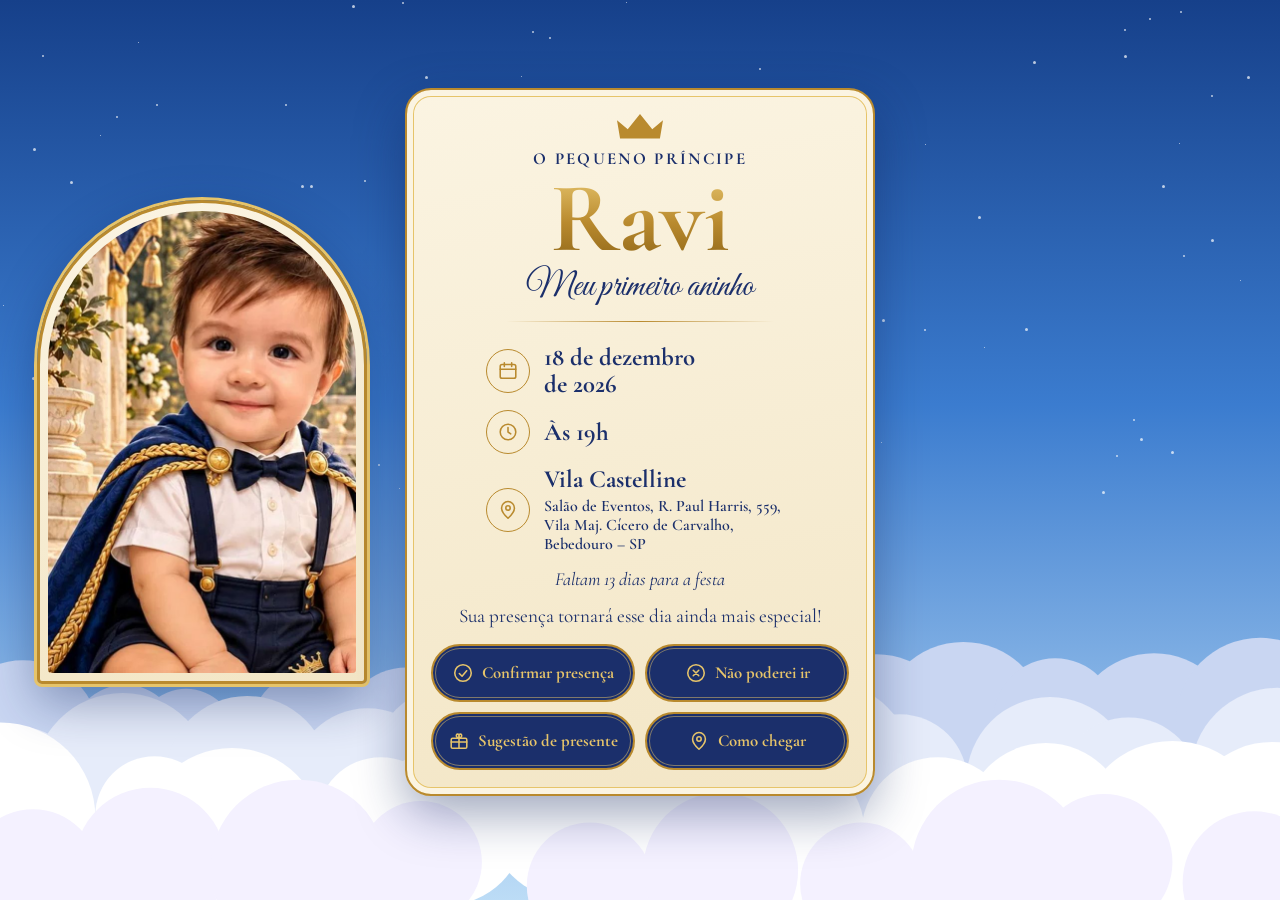
==== index.html @ bc2f1a99 "Move site para a raiz" ====
<!doctype html>
<html lang="pt-BR">
<head>
<meta charset="utf-8">
<meta name="viewport" content="width=device-width, initial-scale=1, viewport-fit=cover">
<title>Ravi faz 1 aninho – Convite</title>
<link rel="preconnect" href="https://fonts.googleapis.com">
<link href="https://fonts.googleapis.com/css2?family=Cormorant+Garamond:wght@500;600;700&family=Great+Vibes&display=swap" rel="stylesheet">
<link rel="stylesheet" href="css/style.css">
</head>
<body>
<div class="stage" aria-hidden="true">
  <div id="stars"></div>
  <div class="castle">
    <svg viewBox="0 -90 600 400" xmlns="http://www.w3.org/2000/svg">
      <path d="M40 310Q300 225 560 310Z" fill="#78a868"/>
      <line x1="120" y1="212" x2="480" y2="212" stroke="#fbfbf7" stroke-width="10" stroke-dasharray="11 7"/>
      <rect x="120" y="217" width="360" height="75" fill="#fbfbf7"/>
      <rect x="120" y="217" width="360" height="75" fill="#d9e1f1" opacity=".35"/>
      <!-- torres laterais -->
      <rect x="150" y="165" width="32" height="130" fill="#fbfbf7"/><rect x="172" y="165" width="10" height="130" fill="#d9e1f1"/>
      <rect x="418" y="165" width="32" height="130" fill="#fbfbf7"/><rect x="440" y="165" width="10" height="130" fill="#d9e1f1"/>
      <polygon points="144,167 166,100 188,167" fill="#1f3a8a"/><polygon points="166,100 188,167 166,167" fill="#15296b"/>
      <polygon points="412,167 434,100 456,167" fill="#1f3a8a"/><polygon points="434,100 456,167 434,167" fill="#15296b"/>
      <rect x="205" y="120" width="40" height="175" fill="#fbfbf7"/><rect x="235" y="120" width="10" height="175" fill="#d9e1f1"/>
      <rect x="355" y="120" width="40" height="175" fill="#fbfbf7"/><rect x="385" y="120" width="10" height="175" fill="#d9e1f1"/>
      <polygon points="198,122 225,40 252,122" fill="#1f3a8a"/><polygon points="225,40 252,122 225,122" fill="#15296b"/>
      <polygon points="348,122 375,40 402,122" fill="#1f3a8a"/><polygon points="375,40 402,122 375,122" fill="#15296b"/>
      <!-- corpo central -->
      <rect x="240" y="165" width="120" height="130" fill="#fbfbf7"/><rect x="340" y="165" width="20" height="130" fill="#d9e1f1"/>
      <polygon points="232,168 300,118 368,168" fill="#1f3a8a" stroke="#e6c46a" stroke-width="3" stroke-linejoin="round"/>
      <rect x="245" y="95" width="18" height="75" fill="#fbfbf7"/><rect x="337" y="95" width="18" height="75" fill="#fbfbf7"/><rect x="347" y="95" width="8" height="75" fill="#d9e1f1"/>
      <polygon points="241,97 254,64 267,97" fill="#1f3a8a"/><polygon points="333,97 346,64 359,97" fill="#1f3a8a"/>
      <!-- torre principal -->
      <rect x="268" y="55" width="64" height="240" fill="#fbfbf7"/><rect x="318" y="55" width="14" height="240" fill="#d9e1f1"/>
      <polygon points="258,58 300,-48 342,58" fill="#1f3a8a"/><polygon points="300,-48 342,58 300,58" fill="#15296b"/>
      <path d="M270 20Q300 30 330 20M264 38Q300 50 336 38" stroke="#e6c46a" stroke-width="2.5" fill="none"/>
      <rect x="256" y="55" width="88" height="7" rx="3" fill="#e6c46a"/>
      <!-- janelas -->
      <g fill="#1b2f6b" stroke="#e6c46a" stroke-width="2">
        <rect x="295" y="78" width="10" height="20" rx="5"/><rect x="295" y="115" width="10" height="20" rx="5"/>
        <circle cx="300" cy="185" r="12"/>
        <rect x="251" y="190" width="9" height="18" rx="4.5"/><rect x="341" y="190" width="9" height="18" rx="4.5"/>
        <rect x="221" y="150" width="8" height="16" rx="4"/><rect x="221" y="205" width="8" height="16" rx="4"/>
        <rect x="371" y="150" width="8" height="16" rx="4"/><rect x="371" y="205" width="8" height="16" rx="4"/>
        <rect x="162" y="190" width="8" height="16" rx="4"/><rect x="430" y="190" width="8" height="16" rx="4"/>
      </g>
      <path d="M282 292V258a18 18 0 0 1 36 0V292Z" fill="#1b2f6b" stroke="#e6c46a" stroke-width="3"/>
      <g fill="#e8edf7"><rect x="268" y="292" width="64" height="7"/><rect x="262" y="299" width="76" height="7"/><rect x="256" y="306" width="88" height="7"/></g>
      <!-- bandeiras -->
      <g stroke="#e6c46a" stroke-width="2.5"><path d="M300 -48V-76M225 40V16M375 40V16M166 100V78M434 100V78"/></g>
      <g fill="#e6c46a">
        <polygon class="flag" points="300,-76 328,-67 300,-58"/>
        <polygon class="flag" points="225,16 247,23 225,30"/>
        <polygon class="flag" points="375,16 397,23 375,30"/>
        <polygon class="flag" points="166,78 184,84 166,90"/>
        <polygon class="flag" points="434,78 452,84 434,90"/>
      </g>
    </svg>
  </div>
  <svg class="clouds" id="clouds" viewBox="0 0 1440 300" preserveAspectRatio="xMidYMax slice"></svg>
</div>

<main>
  <div class="photo"><img alt="Ravi vestido de pequeno príncipe, com capa azul e detalhes dourados" src="img/ravi.jpg"></div>

  <section class="card" id="convite" aria-label="Convite">
    <div class="view" id="v-convite">
      <svg class="crown" viewBox="0 0 60 36" fill="#b98a2e" aria-hidden="true"><path d="M4 32 0 8l14 12L30 0l16 20L60 8l-4 24Z"/></svg>
      <p class="eyebrow">O PEQUENO PRÍNCIPE</p>
      <h1 class="name">Ravi</h1>
      <p class="script">Meu primeiro aninho</p>
      <div class="rule"></div>
      <ul class="info">
        <li><span class="ic"><svg viewBox="0 0 24 24"><rect x="3.5" y="5" width="17" height="15" rx="2"/><path d="M3.5 10h17M8 3v4M16 3v4"/></svg></span>18 de dezembro<br>de 2026</li>
        <li><span class="ic"><svg viewBox="0 0 24 24"><circle cx="12" cy="12" r="8.5"/><path d="M12 7v5l3 2"/></svg></span>Às 19h</li>
        <li><span class="ic"><svg viewBox="0 0 24 24"><path d="M12 21s-7-6.2-7-11.2A7 7 0 0 1 19 9.8C19 14.8 12 21 12 21Z"/><circle cx="12" cy="9.8" r="2.4"/></svg></span><span>Vila Castelline<small>Salão de Eventos, R. Paul Harris, 559, Vila Maj. Cícero de Carvalho, Bebedouro – SP</small></span></li>
      </ul>
      <p class="count" id="count"></p>
      <p class="note">Sua presença tornará esse dia ainda mais especial!</p>
      <div class="grid">
        <button class="btn" type="button" data-rsvp="yes"><svg viewBox="0 0 24 24"><circle cx="12" cy="12" r="9"/><path d="m8 12.5 3 3 5-6"/></svg>Confirmar presença</button>
        <button class="btn" type="button" data-rsvp="no"><svg viewBox="0 0 24 24"><circle cx="12" cy="12" r="9"/><path d="m9 9 6 6M15 9l-6 6"/></svg>Não poderei ir</button>
        <a class="btn" href="#presente"><svg viewBox="0 0 24 24"><rect x="3.5" y="9" width="17" height="11" rx="1.5"/><path d="M12 9v11M3.5 13h17M12 9C9 9 8 4.5 10.5 4.5S12 9 12 9Zm0 0c3 0 4-4.5 1.5-4.5S12 9 12 9Z"/></svg>Sugestão de presente</a>
        <a class="btn" href="https://www.google.com/maps/search/?api=1&amp;query=Vila%20Castelline%20Sal%C3%A3o%20de%20Eventos%20R.%20Paul%20Harris%2C%20559%20-%20Vila%20Maj.%20Cicero%20de%20Carvalho%2C%20Bebedouro%20-%20SP%2C%2014702-016%2C%20Brazil" target="_blank" rel="noopener"><svg viewBox="0 0 24 24"><path d="M12 21s-7-6.2-7-11.2A7 7 0 0 1 19 9.8C19 14.8 12 21 12 21Z"/><circle cx="12" cy="9.8" r="2.4"/></svg>Como chegar</a>
      </div>
    </div>

    <div class="view" id="v-presente" hidden>
      <p class="eyebrow">SUGESTÃO DE PRESENTE</p>
      <h2 class="script" style="font-size:2.6rem;margin-top:6px">Para o pequeno príncipe</h2>
      <div class="rule"></div>
      <ul class="gifts">
        <li><b>Roupinhas</b>Tamanhos de 12 a 18 meses.</li>
        <li><b>Fraldas</b>Tamanhos G e XG.</li>
        <li><b>Livros</b>Livros de pano ou cartonados, com histórias para ler junto.</li>
        <li><b>Brinquedos</b>De encaixe, empilhar e explorar.</li>
        <li><b>Uma lembrança</b>Um cartão ou mimo feito com carinho também é muito bem-vindo.</li>
      </ul>
      <a class="btn" href="#convite" style="width:100%">Voltar ao convite</a>
    </div>
  </section>
</main>

<dialog id="dlg" aria-labelledby="dt">
  <h2 id="dt"></h2>
  <p id="dp"></p>
  <label for="nm">Seu nome</label>
  <input id="nm" type="text" autocomplete="name" placeholder="Nome e sobrenome">
  <div id="gw"><label for="gs">Quantas pessoas vão com você?</label>
  <input id="gs" type="number" min="1" max="10" value="1" inputmode="numeric"></div>
  <div class="row">
    <a class="btn" id="send" href="#" target="_blank" rel="noopener">Enviar pelo WhatsApp</a>
    <button class="link" type="button" id="close">Fechar</button>
  </div>
</dialog>

<script src="js/script.js"></script>
</body>
</html>
---- css/style.css ----
/* ORDEM DA ANIMAÇÃO: nuvens (0s) -> castelo sobe (1.6s) -> foto e convite aparecem (4.6s).
   Para mudar o ritmo, ajuste os tempos em .castle, .photo e .card. */
:root{
  --sky-top:#16408a; --sky-mid:#3b7ccf; --sky-bot:#bcdcf6; --navy:#1b2f6b; --gold:#b98a2e; --gold-l:#e6c46a;
  --paper:#fbf4e2; --paper-2:#f3e6c6; --ink:#1b2f6b;
  box-sizing:border-box; padding-top:env(safe-area-inset-top,0px); padding-bottom:env(safe-area-inset-bottom,0px);
}
@media (prefers-color-scheme:dark){:root:not([data-theme="light"]){--sky-top:#12346f; --sky-mid:#2f68b5; --paper:#f6edd6; --paper-2:#ecdcb4}}
:root[data-theme="dark"]{--sky-top:#12346f; --sky-mid:#2f68b5; --paper:#f6edd6; --paper-2:#ecdcb4}
html{scroll-padding-top:env(safe-area-inset-top,0px)}
*{box-sizing:border-box}
html,body{margin:0;min-height:100%}
body{font-family:"Cormorant Garamond",Georgia,serif;color:var(--ink);background:var(--sky-top);overflow-x:hidden}
.stage{position:fixed;inset:0;background:linear-gradient(180deg,var(--sky-top) 0%,var(--sky-mid) 45%,var(--sky-bot) 100%);overflow:hidden;z-index:0}
.star{position:absolute;border-radius:50%;background:#fff;opacity:.7}
.star.t{animation:tw 3.5s ease-in-out infinite}
@keyframes tw{50%{opacity:.15}}
.drift{position:absolute;left:-220px;width:150px;height:38px;border-radius:40px;background:#fff;opacity:.8;animation:drift linear infinite}
.drift::before,.drift::after{content:"";position:absolute;background:#fff;border-radius:50%}
.drift::before{width:62px;height:62px;left:22px;top:-30px}
.drift::after{width:80px;height:80px;left:62px;top:-42px}
@keyframes drift{to{transform:translateX(calc(100vw + 440px))}}
.castle{position:absolute;left:50%;bottom:9vh;width:min(780px,130vw);transform:translate(-50%,0);animation:rise 2.8s cubic-bezier(.2,.8,.2,1) 1.6s both}
.castle svg{display:block;width:100%;height:auto;overflow:visible}
@keyframes rise{from{transform:translate(-50%,120%)}to{transform:translate(-50%,0)}}
.flag{transform-box:fill-box;transform-origin:left center;animation:wave 2.4s ease-in-out infinite}
@keyframes wave{50%{transform:skewY(7deg) scaleX(.88)}}
.clouds{position:absolute;left:0;bottom:0;width:100%;height:34vh;min-height:200px}
main{position:relative;z-index:1;min-height:100svh;padding:32px 20px 48px;display:grid;grid-template-columns:1fr minmax(0,470px) 1fr;align-items:center;gap:clamp(20px,3vw,48px)}
.photo{justify-self:end;width:min(330px,72vw);aspect-ratio:3/4.4;padding:8px;border:3px solid var(--gold);border-radius:999px 999px 30px 30px;background:linear-gradient(170deg,var(--paper),var(--paper-2));box-shadow:0 0 0 3px var(--gold-l),0 18px 50px rgba(15,35,90,.4);opacity:0;animation:appear 1.2s ease 4.6s forwards}
.photo img{display:block;width:100%;height:100%;object-fit:cover;object-position:50% 12%;border-radius:999px 999px 22px 22px}
.card{justify-self:center;width:min(470px,100%);background:linear-gradient(170deg,var(--paper),var(--paper-2));border:2px solid var(--gold);border-radius:26px;padding:30px 24px 24px;text-align:center;box-shadow:inset 0 0 0 6px var(--paper),inset 0 0 0 7px var(--gold-l),0 18px 50px rgba(15,35,90,.4);opacity:0;animation:appear 1.2s ease 4.6s forwards}
@keyframes appear{from{opacity:0;transform:scale(.82)}to{opacity:1;transform:scale(1)}}
.crown{width:46px;height:auto;margin:-6px auto 6px;display:block}
.eyebrow{font-size:1.05rem;font-weight:700;letter-spacing:.14em;margin:0}
.name{font-size:clamp(4.2rem,20vw,6.2rem);line-height:.95;font-weight:700;margin:2px 0 0;background:linear-gradient(180deg,#e9c870,#b98a2e 55%,#8f6618);-webkit-background-clip:text;background-clip:text;color:transparent}
.script{font-family:"Great Vibes","Brush Script MT",cursive;font-size:2.2rem;margin:0 0 6px;color:var(--navy)}
.rule{height:1px;background:linear-gradient(90deg,transparent,var(--gold),transparent);margin:12px 18%}
.info{list-style:none;margin:10px auto 6px;padding:0;display:inline-flex;flex-direction:column;gap:12px;text-align:left}
.info li{display:flex;align-items:center;gap:14px;font-size:1.55rem;font-weight:700;line-height:1.1}
.info small{display:block;font-size:1rem;font-weight:600;line-height:1.2;margin-top:3px;max-width:250px}
.ic{flex:none;width:44px;height:44px;border:1.5px solid var(--gold);border-radius:50%;display:grid;place-items:center}
.ic svg{width:22px;height:22px;stroke:var(--gold);fill:none;stroke-width:1.7;stroke-linecap:round;stroke-linejoin:round}
.count{font-size:1.15rem;margin:8px 0 0;font-style:italic}
.note{font-size:1.2rem;margin:14px 0 16px}
.grid{display:grid;grid-template-columns:1fr 1fr;gap:10px}
.btn{display:flex;align-items:center;justify-content:center;gap:8px;min-height:58px;padding:8px 10px;border-radius:30px;border:2px solid var(--gold);background:var(--navy);color:var(--gold-l);font:700 1.05rem/1.1 "Cormorant Garamond",Georgia,serif;text-decoration:none;cursor:pointer;box-shadow:inset 0 0 0 2px var(--navy),inset 0 0 0 3px rgba(230,196,106,.5)}
.btn svg{width:22px;height:22px;flex:none;stroke:var(--gold-l);fill:none;stroke-width:1.7;stroke-linecap:round;stroke-linejoin:round}
.btn:hover{background:#243c85}
.btn:focus-visible,input:focus-visible{outline:3px solid var(--gold-l);outline-offset:3px}
.view[hidden]{display:none}
.gifts{list-style:none;margin:14px 0 18px;padding:0;text-align:left;display:grid;gap:10px}
.gifts li{padding:12px 14px;border:1px solid var(--gold-l);border-radius:14px;background:rgba(255,255,255,.45);font-size:1.2rem;line-height:1.25}
.gifts b{display:block;font-size:1.3rem}
dialog{border:2px solid var(--gold);border-radius:22px;background:var(--paper);color:var(--ink);padding:24px 22px;width:min(400px,92vw);font-family:inherit;text-align:center}
dialog::backdrop{background:rgba(15,30,70,.55)}
dialog h2{margin:0 0 4px;font-size:1.9rem}
dialog p{margin:0 0 14px;font-size:1.15rem}
label{display:block;text-align:left;font-weight:700;font-size:1.1rem;margin:10px 0 4px}
input{width:100%;font:600 1.2rem "Cormorant Garamond",Georgia,serif;padding:10px 12px;border:1.5px solid var(--gold);border-radius:12px;background:#fff;color:var(--ink)}
.row{display:grid;gap:8px;margin-top:16px}
.link{background:none;border:0;color:var(--navy);font:600 1.1rem "Cormorant Garamond",Georgia,serif;text-decoration:underline;cursor:pointer;padding:8px}
@media (max-width:980px){main{display:flex;flex-direction:column;align-items:center;padding-top:28px}.photo{width:min(250px,64vw)}}
@media (max-width:380px){.grid{grid-template-columns:1fr}.info li{font-size:1.35rem}}
@media (prefers-reduced-motion:reduce){.castle,.card,.photo,.drift,.flag,.star{animation:none!important}.drift{display:none}.card,.photo{opacity:1}}

/* FUNDO PRÓPRIO (opcional): coloque sua imagem em img/fundo.jpg e tire os comentários abaixo.
.stage{background:url("../img/fundo.jpg") center/cover no-repeat}
*/
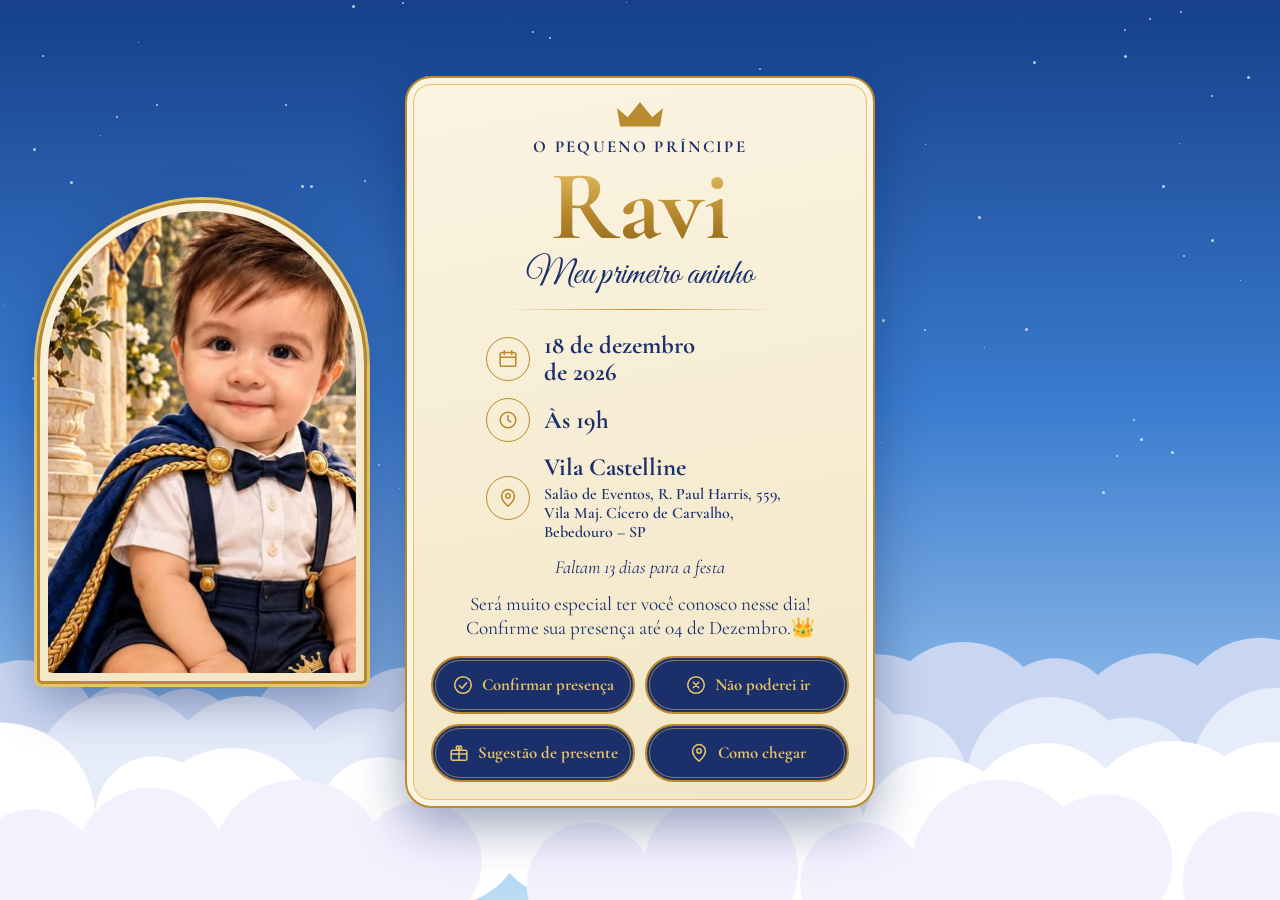
==== commit 98033e08: "Adiciona WhatsApp" ====
--- a/index.html
+++ b/index.html
@@ -77,7 +77,7 @@
         <li><span class="ic"><svg viewBox="0 0 24 24"><path d="M12 21s-7-6.2-7-11.2A7 7 0 0 1 19 9.8C19 14.8 12 21 12 21Z"/><circle cx="12" cy="9.8" r="2.4"/></svg></span><span>Vila Castelline<small>Salão de Eventos, R. Paul Harris, 559, Vila Maj. Cícero de Carvalho, Bebedouro – SP</small></span></li>
       </ul>
       <p class="count" id="count"></p>
-      <p class="note">Sua presença tornará esse dia ainda mais especial!</p>
+      <p class="note">Será muito especial ter você conosco nesse dia!<br>Confirme sua presença até 04 de Dezembro.👑</p>
       <div class="grid">
         <button class="btn" type="button" data-rsvp="yes"><svg viewBox="0 0 24 24"><circle cx="12" cy="12" r="9"/><path d="m8 12.5 3 3 5-6"/></svg>Confirmar presença</button>
         <button class="btn" type="button" data-rsvp="no"><svg viewBox="0 0 24 24"><circle cx="12" cy="12" r="9"/><path d="m9 9 6 6M15 9l-6 6"/></svg>Não poderei ir</button>
@@ -91,10 +91,10 @@
       <h2 class="script" style="font-size:2.6rem;margin-top:6px">Para o pequeno príncipe</h2>
       <div class="rule"></div>
       <ul class="gifts">
-        <li><b>Roupinhas</b>Tamanhos de 12 a 18 meses.</li>
-        <li><b>Fraldas</b>Tamanhos G e XG.</li>
+        <li><b>Roupa</b>Tamanho nº 2.</li>
+        <li><b>Sapato</b>Número 20-21.</li>
         <li><b>Livros</b>Livros de pano ou cartonados, com histórias para ler junto.</li>
-        <li><b>Brinquedos</b>De encaixe, empilhar e explorar.</li>
+        <li><b>Brinquedos</b>Adoro brinquedos! Carrinhos para empurrar, blocos de montar, bichinhos de pelúcia (uma raposinha do Pequeno Príncipe seria um encanto), tambor e chocalhos para fazer barulho, bolas coloridas e foguetinhos para viajar pelas estrelas.</li>
         <li><b>Uma lembrança</b>Um cartão ou mimo feito com carinho também é muito bem-vindo.</li>
       </ul>
       <a class="btn" href="#convite" style="width:100%">Voltar ao convite</a>
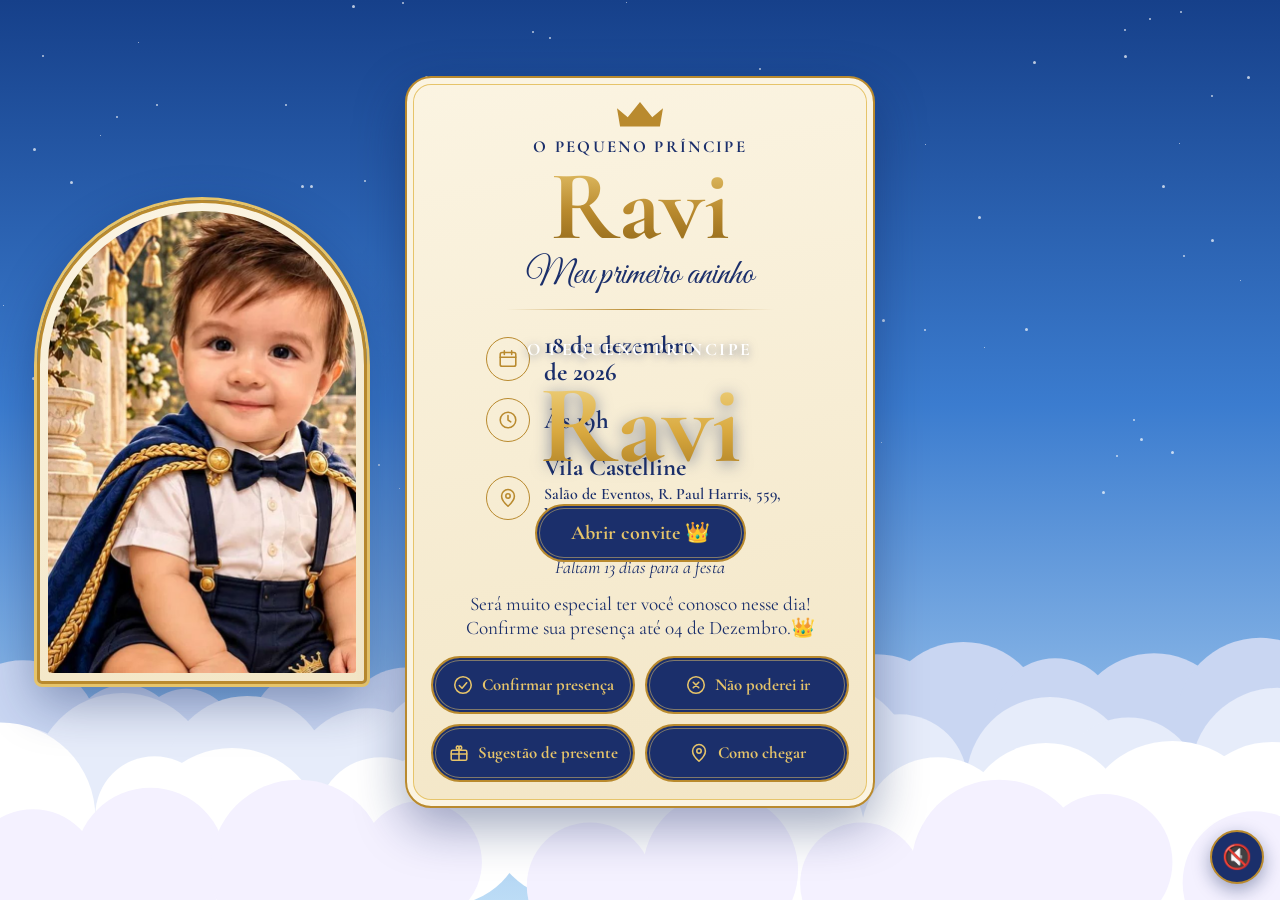
==== commit 624e3b1a: "Tela de entrada com música" ====
--- a/index.html
+++ b/index.html
@@ -94,8 +94,7 @@
         <li><b>Roupa</b>Tamanho nº 2.</li>
         <li><b>Sapato</b>Número 20-21.</li>
         <li><b>Livros</b>Livros de pano ou cartonados, com histórias para ler junto.</li>
-        <li><b>Brinquedos</b>Adoro brinquedos! Carrinhos para empurrar, blocos de montar, bichinhos de pelúcia (uma raposinha do Pequeno Príncipe seria um encanto), tambor e chocalhos para fazer barulho, bolas coloridas e foguetinhos para viajar pelas estrelas.</li>
-        <li><b>Uma lembrança</b>Um cartão ou mimo feito com carinho também é muito bem-vindo.</li>
+        <li><b>Brinquedos</b>Adoro brinquedos! Carrinhos para empurrar, blocos de montar, bichinhos de pelúcia, tambor e chocalhos para fazer barulho, bolas coloridas e foguetinhos para viajar pelas estrelas.</li>
       </ul>
       <a class="btn" href="#convite" style="width:100%">Voltar ao convite</a>
     </div>
@@ -114,7 +113,14 @@
     <button class="link" type="button" id="close">Fechar</button>
   </div>
 </dialog>
+<div id="entrada" class="entrada">
+  <p class="entrada-t">O PEQUENO PRÍNCIPE</p>
+  <h2 class="entrada-n">Ravi</h2>
+  <button id="abrir" class="btn" type="button">Abrir convite 👑</button>
+</div>
 
+<audio id="musica" src="audio/O_Ravi_Fazer_Um_Ano.mp3" loop preload="auto"></audio>
+<button id="som" class="som" type="button" aria-label="Ligar música">🔇</button>
 <script src="js/script.js"></script>
 </body>
 </html>
--- a/css/style.css
+++ b/css/style.css
@@ -63,7 +63,17 @@
 @media (max-width:980px){main{display:flex;flex-direction:column;align-items:center;padding-top:28px}.photo{width:min(250px,64vw)}}
 @media (max-width:380px){.grid{grid-template-columns:1fr}.info li{font-size:1.35rem}}
 @media (prefers-reduced-motion:reduce){.castle,.card,.photo,.drift,.flag,.star{animation:none!important}.drift{display:none}.card,.photo{opacity:1}}
+/* tela de entrada */
+.entrada{position:fixed;inset:0;z-index:10;display:flex;flex-direction:column;align-items:center;justify-content:center;gap:10px;text-align:center;padding:24px;transition:opacity .8s ease,visibility .8s}
+.entrada-t{margin:0;font-weight:700;letter-spacing:.14em;font-size:1.1rem;color:#fff;text-shadow:0 2px 10px rgba(15,35,90,.6)}
+.entrada-n{margin:0 0 12px;font-size:clamp(4.5rem,24vw,7rem);line-height:1;font-weight:700;background:linear-gradient(180deg,#f3d98a,#d9a93f 55%,#a77a22);-webkit-background-clip:text;background-clip:text;color:transparent;filter:drop-shadow(0 3px 8px rgba(15,35,90,.5))}
+.entrada .btn{padding:14px 34px;font-size:1.25rem}
+body.aberto .entrada{opacity:0;visibility:hidden;pointer-events:none}
+body:not(.aberto) .castle,body:not(.aberto) .photo,body:not(.aberto) .card,body:not(.aberto) .flag{animation-play-state:paused}
 
+/* botão de som */
+.som{position:fixed;right:16px;bottom:calc(16px + env(safe-area-inset-bottom,0px));z-index:5;width:54px;height:54px;border-radius:50%;border:2px solid var(--gold);background:var(--navy);color:var(--gold-l);font-size:1.5rem;cursor:pointer;box-shadow:0 6px 18px rgba(15,35,90,.4)}
+.som:focus-visible{outline:3px solid var(--gold-l);outline-offset:3px}
 /* FUNDO PRÓPRIO (opcional): coloque sua imagem em img/fundo.jpg e tire os comentários abaixo.
 .stage{background:url("../img/fundo.jpg") center/cover no-repeat}
 */
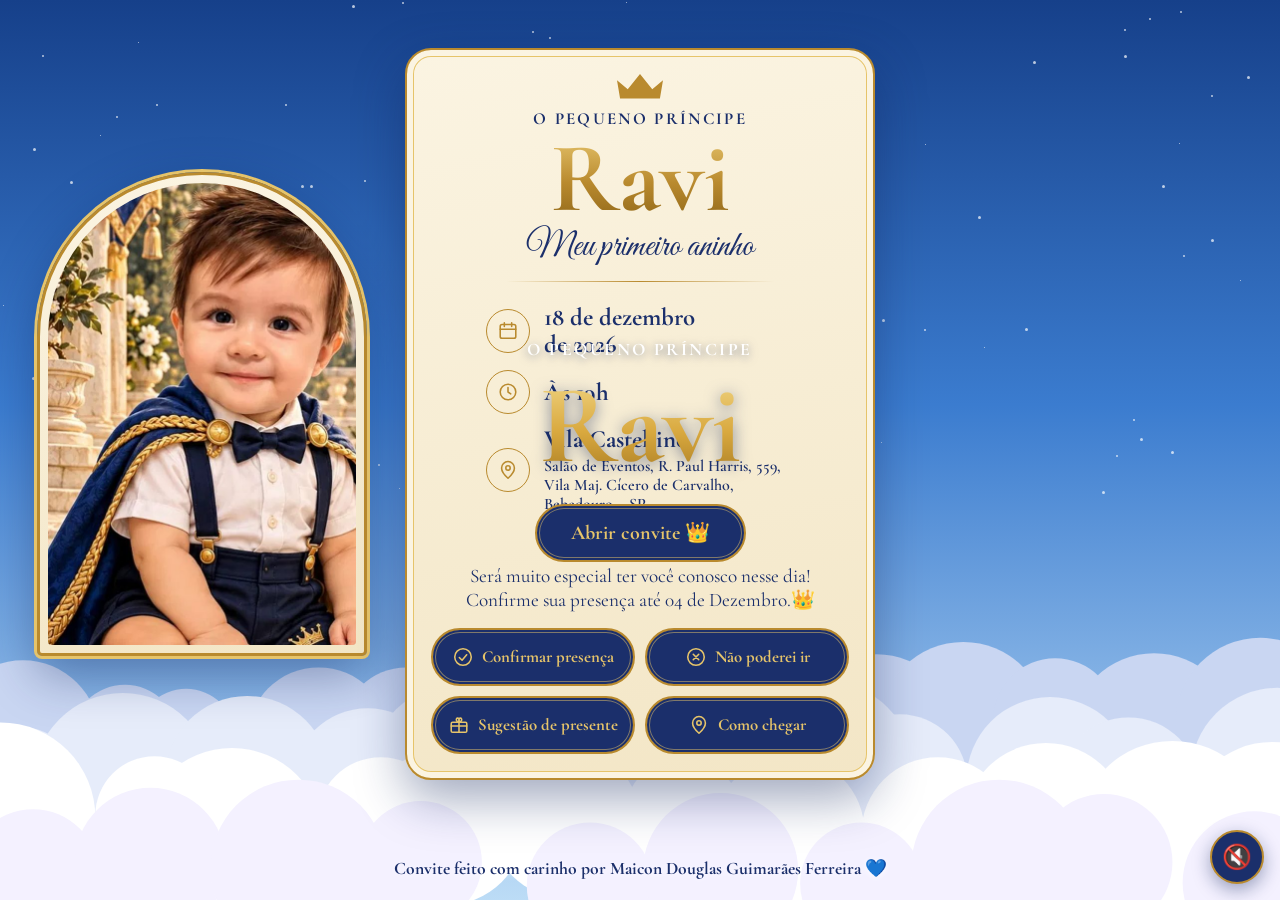
==== commit f573fb4a: "Adiciona créditos" ====
--- a/index.html
+++ b/index.html
@@ -101,6 +101,8 @@
   </section>
 </main>
 
+<footer class="creditos">Convite feito com carinho por Maicon Douglas Guimarães Ferreira 💙</footer>
+
 <dialog id="dlg" aria-labelledby="dt">
   <h2 id="dt"></h2>
   <p id="dp"></p>
--- a/css/style.css
+++ b/css/style.css
@@ -77,3 +77,6 @@
 /* FUNDO PRÓPRIO (opcional): coloque sua imagem em img/fundo.jpg e tire os comentários abaixo.
 .stage{background:url("../img/fundo.jpg") center/cover no-repeat}
 */
+/* créditos */
+main{min-height:calc(100svh - 56px)}
+.creditos{position:relative;z-index:1;text-align:center;padding:14px 16px calc(14px + env(safe-area-inset-bottom,0px));font-size:1.1rem;font-weight:700;color:var(--navy);text-shadow:0 1px 6px rgba(255,255,255,.9)}
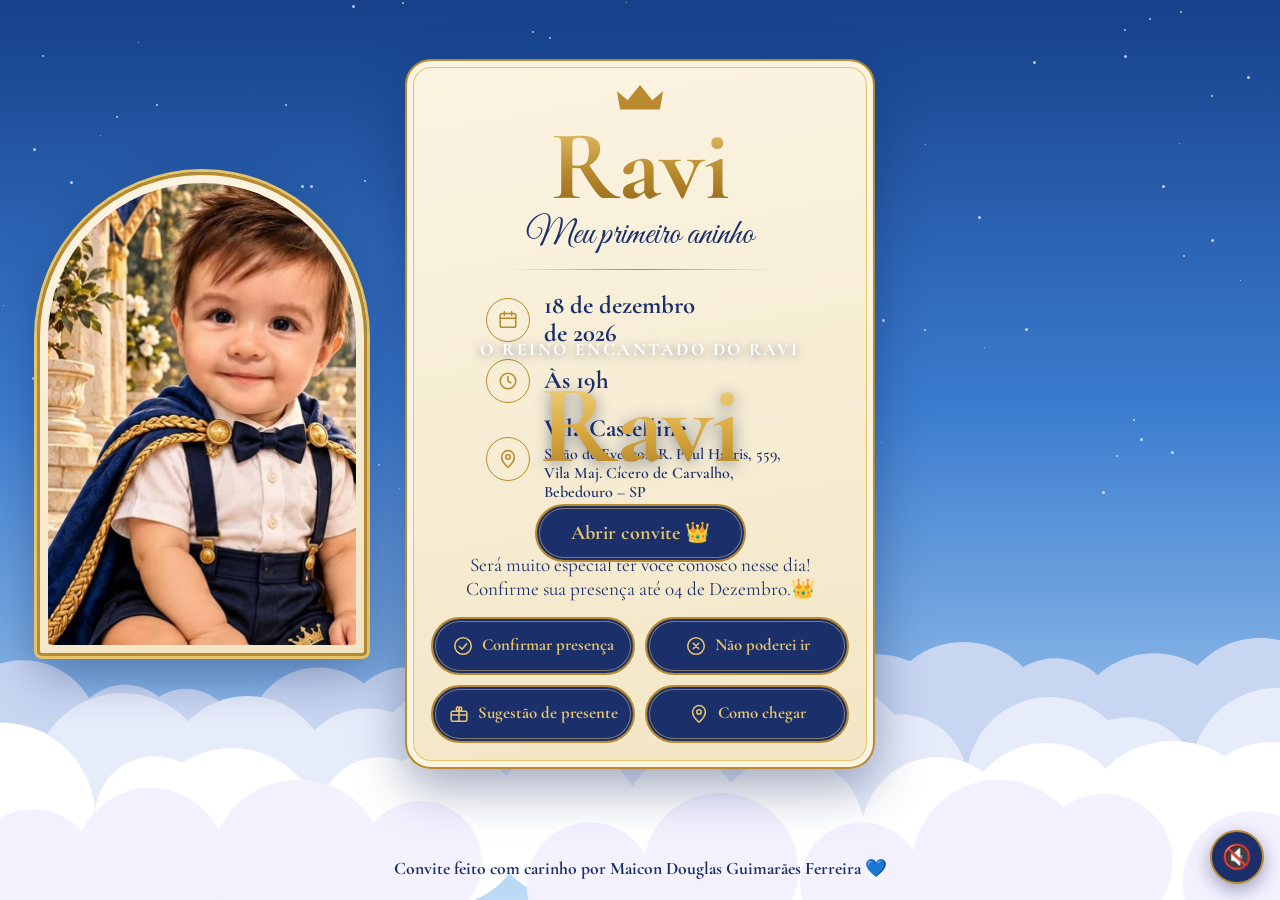
==== commit 51557ebf: "Atualiza convite" ====
--- a/index.html
+++ b/index.html
@@ -67,7 +67,6 @@
   <section class="card" id="convite" aria-label="Convite">
     <div class="view" id="v-convite">
       <svg class="crown" viewBox="0 0 60 36" fill="#b98a2e" aria-hidden="true"><path d="M4 32 0 8l14 12L30 0l16 20L60 8l-4 24Z"/></svg>
-      <p class="eyebrow">O PEQUENO PRÍNCIPE</p>
       <h1 class="name">Ravi</h1>
       <p class="script">Meu primeiro aninho</p>
       <div class="rule"></div>
@@ -116,7 +115,7 @@
   </div>
 </dialog>
 <div id="entrada" class="entrada">
-  <p class="entrada-t">O PEQUENO PRÍNCIPE</p>
+  <p class="entrada-t">O REINO ENCANTADO DO RAVI</p>
   <h2 class="entrada-n">Ravi</h2>
   <button id="abrir" class="btn" type="button">Abrir convite 👑</button>
 </div>
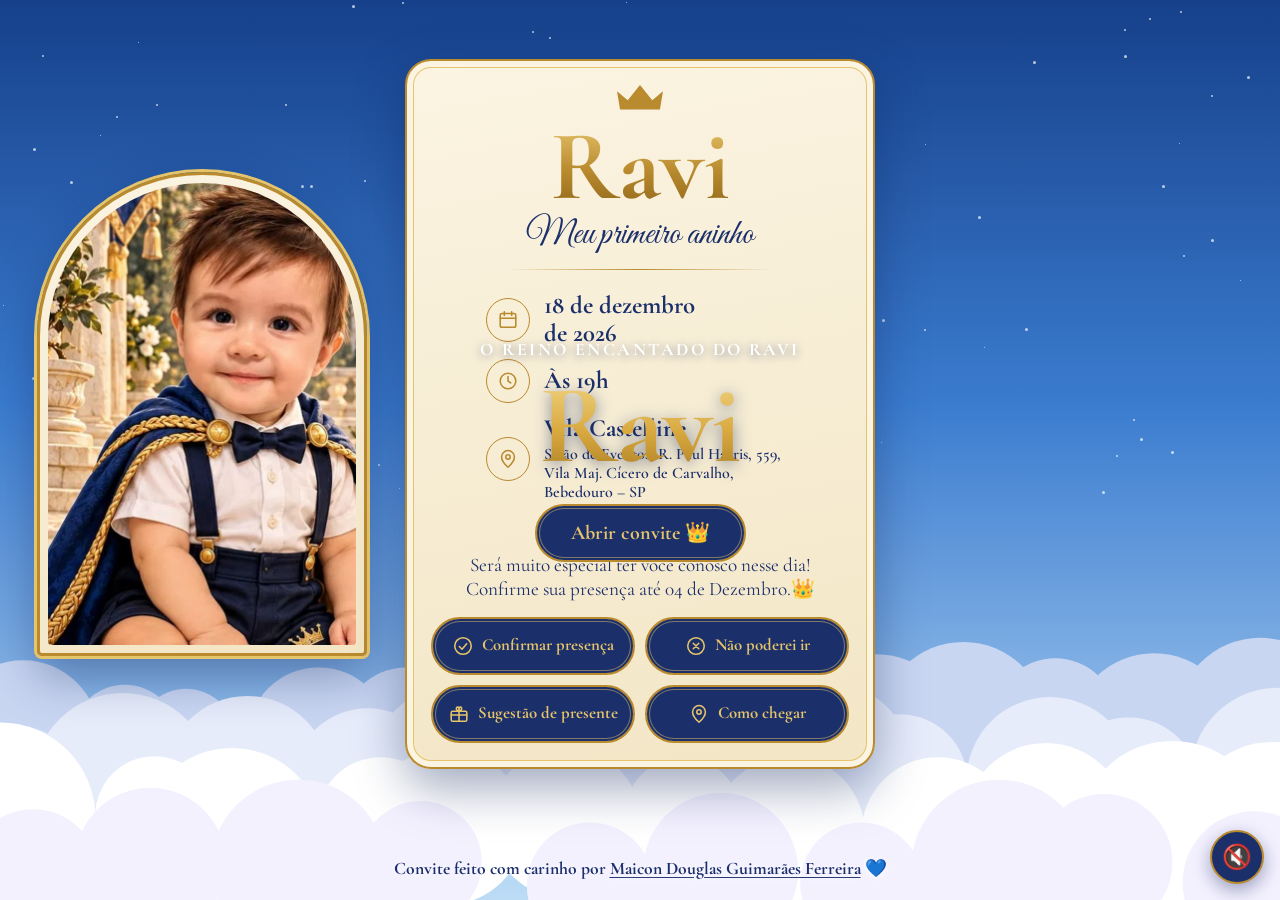
==== commit 211fc538: "Link do Instagram nos créditos" ====
--- a/index.html
+++ b/index.html
@@ -93,14 +93,14 @@
         <li><b>Roupa</b>Tamanho nº 2.</li>
         <li><b>Sapato</b>Número 20-21.</li>
         <li><b>Livros</b>Livros de pano ou cartonados, com histórias para ler junto.</li>
-        <li><b>Brinquedos</b>Adoro brinquedos! Carrinhos para empurrar, blocos de montar, bichinhos de pelúcia, tambor e chocalhos para fazer barulho, bolas coloridas e foguetinhos para viajar pelas estrelas.</li>
+        <li><b>Brinquedos</b>Adoro brinquedos!Brinquedos musicais, interativos, educativos e montessorianos, caixas de ferramentas, fazendinhas, carrinhos e brinquedos de montar e explorar.</li>
       </ul>
       <a class="btn" href="#convite" style="width:100%">Voltar ao convite</a>
     </div>
   </section>
 </main>
 
-<footer class="creditos">Convite feito com carinho por Maicon Douglas Guimarães Ferreira 💙</footer>
+<footer class="creditos">Convite feito com carinho por <a href="https://www.instagram.com/dev.maicondouglas/" target="_blank" rel="noopener">Maicon Douglas Guimarães Ferreira</a> 💙</footer>
 
 <dialog id="dlg" aria-labelledby="dt">
   <h2 id="dt"></h2>
@@ -124,4 +124,4 @@
 <button id="som" class="som" type="button" aria-label="Ligar música">🔇</button>
 <script src="js/script.js"></script>
 </body>
-</html>
+</html>
--- a/css/style.css
+++ b/css/style.css
@@ -79,4 +79,6 @@
 */
 /* créditos */
 main{min-height:calc(100svh - 56px)}
-.creditos{position:relative;z-index:1;text-align:center;padding:14px 16px calc(14px + env(safe-area-inset-bottom,0px));font-size:1.1rem;font-weight:700;color:var(--navy);text-shadow:0 1px 6px rgba(255,255,255,.9)}+.creditos{position:relative;z-index:1;text-align:center;padding:14px 16px calc(14px + env(safe-area-inset-bottom,0px));font-size:1.1rem;font-weight:700;color:var(--navy);text-shadow:0 1px 6px rgba(255,255,255,.9)}
+.creditos a{color:var(--navy);text-decoration:underline;text-underline-offset:3px}
+.creditos a:hover{color:#243c85}
